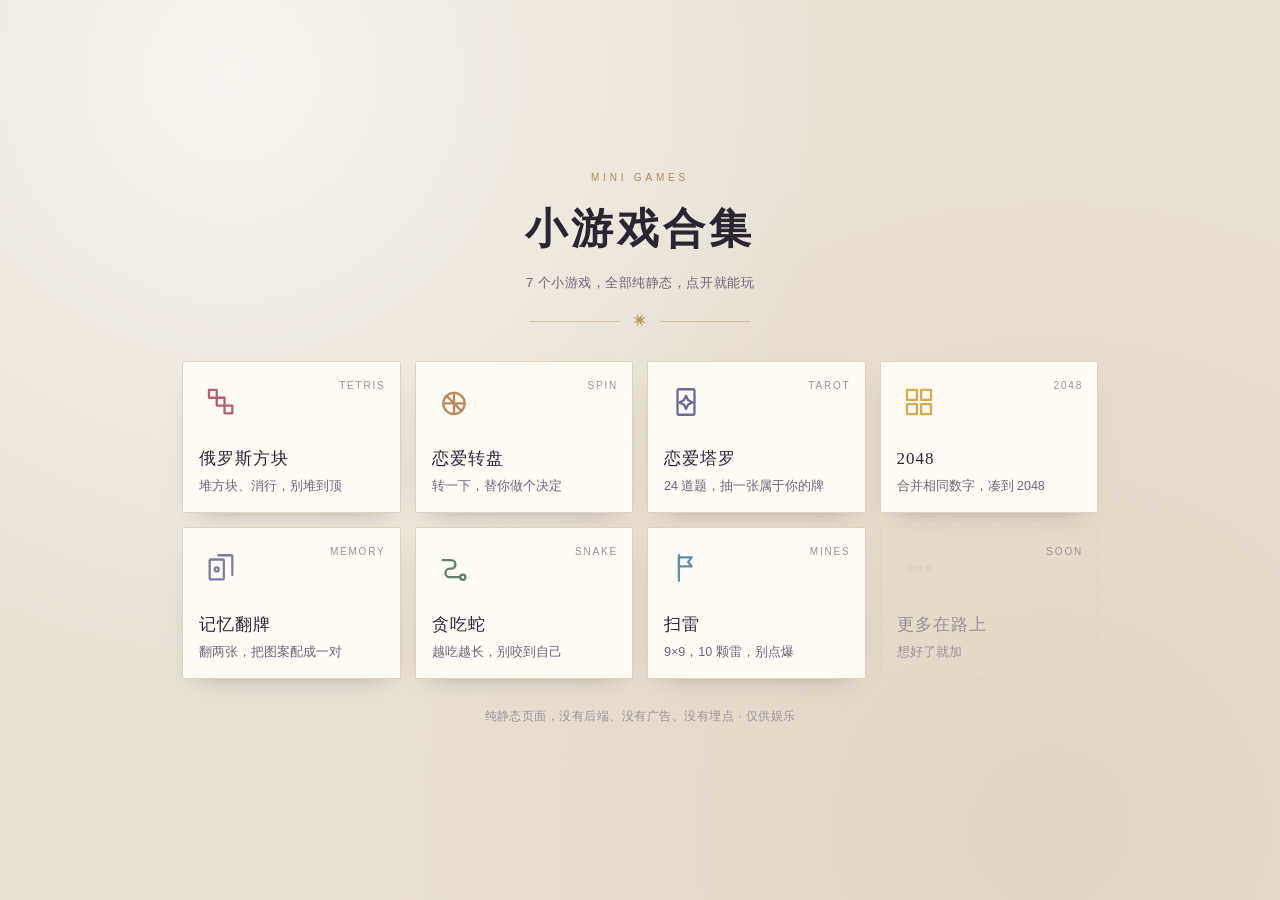
==== index.html @ 41f7830e "小游戏合集：7 个小游戏 + 首页（单次提交，历史已重置）" ====
<!DOCTYPE html>
<html lang="zh-CN">
<head>
<meta charset="UTF-8">
<meta name="viewport" content="width=device-width, initial-scale=1, viewport-fit=cover">
<meta name="theme-color" content="#F7F1E7">
<title>小游戏合集</title>
<meta name="description" content="7 个纯静态网页小游戏：俄罗斯方块、恋爱转盘、恋爱塔罗、2048、记忆翻牌、贪吃蛇、扫雷。">
<meta property="og:type" content="website">
<meta property="og:title" content="小游戏合集">
<meta property="og:description" content="7 个纯静态网页小游戏，点开就能玩。">
<meta property="og:image" content="https://zhanjhe.github.io/joke-love-tarot/assets/og.png">
<meta name="twitter:card" content="summary_large_image">
<link rel="icon" href="data:image/svg+xml,%3Csvg xmlns='http://www.w3.org/2000/svg' viewBox='0 0 32 32'%3E%3Crect width='32' height='32' fill='%232B2533'/%3E%3Cpath d='M16 6l3 7 7 3-7 3-3 7-3-7-7-3 7-3z' fill='%23C9A96A'/%3E%3C/svg%3E">
<link rel="apple-touch-icon" href="assets/icon-180.png">
<link rel="stylesheet" href="assets/css/site.css">
<script>
/* 老的塔罗分享链接是根路径加 ?r=牌面，转发到新地址，别让旧链接失效 */
(function () {
  var r = new URLSearchParams(location.search).get("r");
  if (r) location.replace("tarot/index.html?r=" + encodeURIComponent(r));
})();
</script>
</head>
<body>

<div class="page page--home">

  <header class="home-top">
    <div class="home-kicker">MINI GAMES</div>
    <h1 class="home-title">小游戏合集</h1>
    <p class="home-sub">7 个小游戏，全部纯静态，点开就能玩</p>
    <div class="home-rule"><span>✷</span></div>
  </header>

  <main class="grid">

    <a class="card" href="tetris/index.html" style="--i:0; --accent:#B4626B">
      <span class="card-tag">TETRIS</span>
      <span class="card-icon">
        <svg viewBox="0 0 24 24" fill="none" stroke="currentColor" stroke-width="1.6" stroke-linecap="round" stroke-linejoin="round">
          <rect x="3.5" y="3.5" width="5.5" height="5.5"/><rect x="9" y="9" width="5.5" height="5.5"/><rect x="14.5" y="14.5" width="5.5" height="5.5"/>
        </svg>
      </span>
      <span class="card-name">俄罗斯方块</span>
      <span class="card-desc">堆方块、消行，别堆到顶</span>
    </a>

    <a class="card" href="wheel/index.html" style="--i:1; --accent:#B98A5E">
      <span class="card-tag">SPIN</span>
      <span class="card-icon">
        <svg viewBox="0 0 24 24" fill="none" stroke="currentColor" stroke-width="1.6" stroke-linecap="round" stroke-linejoin="round">
          <circle cx="12" cy="13" r="7.5"/><path d="M12 5.5v15M4.5 13h15M6.7 7.7l10.6 10.6"/>
        </svg>
      </span>
      <span class="card-name">恋爱转盘</span>
      <span class="card-desc">转一下，替你做个决定</span>
    </a>

    <a class="card" href="tarot/index.html" style="--i:2; --accent:#6C6795">
      <span class="card-tag">TAROT</span>
      <span class="card-icon">
        <svg viewBox="0 0 24 24" fill="none" stroke="currentColor" stroke-width="1.6" stroke-linecap="round" stroke-linejoin="round">
          <rect x="6" y="3" width="12" height="18" rx="1"/><path d="M12 7.6l1.5 3.2 3.2 1.5-3.2 1.5-1.5 3.2-1.5-3.2-3.2-1.5 3.2-1.5z"/>
        </svg>
      </span>
      <span class="card-name">恋爱塔罗</span>
      <span class="card-desc">24 道题，抽一张属于你的牌</span>
    </a>

    <a class="card" href="2048/index.html" style="--i:3; --accent:#D9A94E">
      <span class="card-tag">2048</span>
      <span class="card-icon">
        <svg viewBox="0 0 24 24" fill="none" stroke="currentColor" stroke-width="1.6" stroke-linecap="round" stroke-linejoin="round">
          <rect x="3.5" y="3.5" width="7" height="7"/><rect x="13.5" y="3.5" width="7" height="7"/>
          <rect x="3.5" y="13.5" width="7" height="7"/><rect x="13.5" y="13.5" width="7" height="7"/>
        </svg>
      </span>
      <span class="card-name">2048</span>
      <span class="card-desc">合并相同数字，凑到 2048</span>
    </a>

    <a class="card" href="memory/index.html" style="--i:4; --accent:#7E7BA6">
      <span class="card-tag">MEMORY</span>
      <span class="card-icon">
        <svg viewBox="0 0 24 24" fill="none" stroke="currentColor" stroke-width="1.6" stroke-linecap="round" stroke-linejoin="round">
          <rect x="4" y="6" width="10" height="14" rx="1"/><path d="M10 3h9a1 1 0 0 1 1 1v13"/><circle cx="9" cy="13" r="1.4"/>
        </svg>
      </span>
      <span class="card-name">记忆翻牌</span>
      <span class="card-desc">翻两张，把图案配成一对</span>
    </a>

    <a class="card" href="snake/index.html" style="--i:5; --accent:#5D7F6A">
      <span class="card-tag">SNAKE</span>
      <span class="card-icon">
        <svg viewBox="0 0 24 24" fill="none" stroke="currentColor" stroke-width="1.6" stroke-linecap="round" stroke-linejoin="round">
          <path d="M4 6.5h6a3 3 0 0 1 0 6H9a3 3 0 0 0 0 6h7"/><circle cx="18.2" cy="18.5" r="1.8"/>
        </svg>
      </span>
      <span class="card-name">贪吃蛇</span>
      <span class="card-desc">越吃越长，别咬到自己</span>
    </a>

    <a class="card" href="minesweeper/index.html" style="--i:6; --accent:#5F8FA8">
      <span class="card-tag">MINES</span>
      <span class="card-icon">
        <svg viewBox="0 0 24 24" fill="none" stroke="currentColor" stroke-width="1.6" stroke-linecap="round" stroke-linejoin="round">
          <path d="M7 3v18"/><path d="M7 4.5h9l-2.5 3.2 2.5 3.2H7z"/>
        </svg>
      </span>
      <span class="card-name">扫雷</span>
      <span class="card-desc">9×9，10 颗雷，别点爆</span>
    </a>

    <div class="card card--soon" style="--i:7" aria-disabled="true">
      <span class="card-tag">SOON</span>
      <span class="card-icon">
        <svg viewBox="0 0 24 24" fill="none" stroke="currentColor" stroke-width="1.6" stroke-linecap="round" stroke-linejoin="round">
          <circle cx="6" cy="12" r="1.4"/><circle cx="12" cy="12" r="1.4"/><circle cx="18" cy="12" r="1.4"/>
        </svg>
      </span>
      <span class="card-name">更多在路上</span>
      <span class="card-desc">想好了就加</span>
    </div>

  </main>

  <footer class="home-foot">
    纯静态页面，没有后端、没有广告、没有埋点 · 仅供娱乐
  </footer>

</div>

</body>
</html>
---- assets/css/site.css ----
/* 小游戏合集 · 站点公共样式
 * 首页、关于、以及各游戏页的外壳都用这一份。
 * 每个游戏页只内联自己的棋盘样式，并用 :root{--accent:...} 指定自己的主题色。
 */

:root {
  --paper: #F7F1E7;
  --paper-2: #EFE6D7;
  --card: #FFFCF6;
  --ink: #2B2533;
  --ink-2: #6E6577;
  --ink-3: #9A9199;
  --line: #DFD3BF;
  --line-2: #E8DECD;
  --gold: #B08D57;
  --accent: #B08D57;
  --accent-soft: rgba(176, 141, 87, .14);
  --shadow: 0 10px 24px -18px rgba(43, 37, 51, .55);
  --sat: env(safe-area-inset-top, 0px);
  --sab: env(safe-area-inset-bottom, 0px);
  --serif: "Songti SC", "Noto Serif SC", "Source Han Serif SC", Georgia, serif;
}

* { margin: 0; padding: 0; box-sizing: border-box; -webkit-tap-highlight-color: transparent; }

html, body { min-height: 100%; }

body {
  background: #E9E1D4;
  background-image:
    radial-gradient(circle at 18% 8%, rgba(255, 255, 255, .6), transparent 46%),
    radial-gradient(circle at 82% 92%, rgba(176, 141, 87, .12), transparent 52%);
  color: var(--ink);
  font-family: -apple-system, BlinkMacSystemFont, "PingFang SC", "Hiragino Sans GB", "Microsoft YaHei", sans-serif;
  line-height: 1.6;
  -webkit-font-smoothing: antialiased;
  display: flex;
  justify-content: center;
}

a, button { -webkit-tap-highlight-color: transparent; }

:focus-visible {
  outline: 2px solid var(--accent);
  outline-offset: 3px;
  border-radius: 2px;
}

.page {
  width: 100%;
  max-width: 960px;
  padding: calc(30px + var(--sat)) 22px calc(34px + var(--sab));
}

/* ---------------- 首页 ---------------- */

.page--home {
  min-height: 100vh;
  min-height: 100dvh;
  display: flex;
  flex-direction: column;
  justify-content: center;
}

.home-top {
  text-align: center;
  margin-bottom: 30px;
}

.home-kicker {
  font-size: 10px;
  letter-spacing: .38em;
  color: var(--gold);
  text-transform: uppercase;
}

.home-title {
  font-family: var(--serif);
  font-size: clamp(30px, 6vw, 42px);
  font-weight: 600;
  letter-spacing: .1em;
  margin-top: 10px;
}

.home-sub {
  font-size: 13px;
  color: var(--ink-2);
  margin-top: 10px;
  letter-spacing: .04em;
}

.home-rule {
  display: flex;
  align-items: center;
  justify-content: center;
  gap: 14px;
  color: var(--gold);
  margin-top: 18px;
  font-size: 12px;
}
.home-rule::before,
.home-rule::after {
  content: "";
  width: 90px;
  height: 1px;
  background: currentColor;
  opacity: .4;
}

.grid {
  display: grid;
  grid-template-columns: repeat(4, 1fr);
  gap: 14px;
  grid-auto-rows: 1fr;
}

@media (max-width: 860px) {
  .grid { grid-template-columns: repeat(2, 1fr); gap: 12px; }
}

.card {
  position: relative;
  display: flex;
  flex-direction: column;
  align-items: flex-start;
  gap: 4px;
  min-height: 152px;
  padding: 18px 16px 16px;
  background: var(--card);
  border: 1px solid var(--line);
  border-radius: 2px;
  color: inherit;
  text-decoration: none;
  box-shadow: var(--shadow);
  transition: border-color .22s ease, transform .22s cubic-bezier(.16, 1, .3, 1), box-shadow .22s ease;
  animation: card-in .5s cubic-bezier(.16, 1, .3, 1) both;
  animation-delay: calc(var(--i, 0) * 45ms);
}

@keyframes card-in {
  from { opacity: 0; transform: translateY(10px); }
  to { opacity: 1; transform: none; }
}

.card:hover {
  border-color: var(--accent);
  transform: translateY(-3px);
  box-shadow: 0 16px 30px -20px rgba(43, 37, 51, .6);
}

.card:active { transform: translateY(-1px) scale(.995); }

.card-icon {
  display: flex;
  align-items: center;
  justify-content: center;
  width: 44px;
  height: 44px;
  color: var(--accent);
  margin-bottom: 6px;
  transition: transform .22s cubic-bezier(.16, 1, .3, 1);
}
.card-icon svg { width: 34px; height: 34px; }
.card:hover .card-icon { transform: scale(1.06); }

.card-name {
  font-family: var(--serif);
  font-size: 17px;
  letter-spacing: .06em;
  color: var(--ink);
  margin-top: auto;
}

.card-desc {
  font-size: 12.5px;
  line-height: 1.55;
  color: var(--ink-2);
}

.card-tag {
  position: absolute;
  top: 16px;
  right: 14px;
  font-size: 10px;
  letter-spacing: .18em;
  color: var(--ink-3);
}

/* 还没做的卡片，占住网格位置 */
.card--soon {
  border-style: dashed;
  background: transparent;
  box-shadow: none;
  cursor: default;
  animation-delay: calc(var(--i, 0) * 45ms);
}
.card--soon:hover { transform: none; border-color: var(--line); box-shadow: none; }
.card--soon .card-icon { color: var(--line); }
.card--soon .card-name { color: var(--ink-3); }
.card--soon .card-desc { color: var(--ink-3); }

.home-foot {
  margin-top: 28px;
  text-align: center;
  font-size: 12px;
  color: var(--ink-3);
  letter-spacing: .04em;
}
.home-foot a { color: var(--ink-2); text-decoration: none; border-bottom: 1px solid var(--line); }
.home-foot a:hover { color: var(--accent); border-color: var(--accent); }

/* ---------------- 游戏页外壳 ---------------- */

.page--game {
  max-width: 560px;
  display: flex;
  flex-direction: column;
  min-height: 100vh;
  min-height: 100dvh;
  padding-bottom: calc(24px + var(--sab));
}

.game-top {
  position: relative;
  display: flex;
  align-items: center;
  justify-content: center;
  min-height: 34px;
  padding-bottom: 12px;
  margin-bottom: 14px;
  border-bottom: 1px solid var(--line);
}

.back {
  position: absolute;
  left: 0;
  top: 0;
  font-size: 12.5px;
  color: var(--ink-2);
  text-decoration: none;
  padding: 7px 10px 7px 0;
  letter-spacing: .04em;
}
.back:hover { color: var(--accent); }

.game-title {
  font-family: var(--serif);
  font-size: 19px;
  letter-spacing: .12em;
}

.game-tag {
  position: absolute;
  right: 0;
  top: 4px;
  font-size: 10px;
  letter-spacing: .18em;
  color: var(--ink-3);
}

.game-main {
  flex: 1;
  display: flex;
  flex-direction: column;
  align-items: center;
  justify-content: center;
  gap: 16px;
  min-height: 0;
}

.game-tip {
  margin-top: 18px;
  font-size: 12.5px;
  line-height: 1.8;
  color: var(--ink-2);
  text-align: center;
}

/* 计分牌：放在游戏区上方 */
.hud {
  display: flex;
  align-items: baseline;
  gap: 18px;
  margin-bottom: 16px;
  font-size: 12px;
  color: var(--ink-2);
  letter-spacing: .06em;
}
.hud b {
  font-family: var(--serif);
  font-variant-numeric: tabular-nums;
  color: var(--accent);
  font-weight: 600;
  font-size: 20px;
  margin-left: 6px;
  line-height: 1;
}
.hud .btn { margin-left: auto; align-self: center; }

/* 游戏台面：把画布 / 棋盘装进一块纸面板 */
.stage {
  position: relative;
  display: flex;
  align-items: center;
  justify-content: center;
  padding: 10px;
  background: var(--card);
  border: 1px solid var(--line);
  border-radius: 2px;
  box-shadow: 0 12px 26px -22px rgba(43, 37, 51, .8), inset 0 0 0 1px rgba(255, 255, 255, .6);
}

/* 按钮 */

.btn {
  appearance: none;
  display: inline-flex;
  align-items: center;
  justify-content: center;
  min-height: 44px;
  border: 1px solid var(--accent);
  background: var(--accent);
  color: var(--paper);
  font-family: inherit;
  font-size: 14px;
  letter-spacing: .1em;
  padding: 0 24px;
  border-radius: 1px;
  cursor: pointer;
  transition: transform .16s ease, opacity .16s ease, filter .16s ease;
}
.btn:hover { filter: brightness(1.06); }
.btn:active { transform: scale(.97); }
.btn.ghost { background: transparent; color: var(--accent); }
.btn:disabled { opacity: .35; pointer-events: none; }

.btn-sm {
  min-height: 36px;
  font-size: 12px;
  padding: 0 14px;
  letter-spacing: .08em;
}

/* 结束遮罩 */

.overlay {
  position: absolute;
  inset: -11px;
  display: none;
  align-items: center;
  justify-content: center;
  background: rgba(247, 241, 231, .9);
  backdrop-filter: blur(2px);
  z-index: 5;
  border-radius: 2px;
}
.overlay.show { display: flex; animation: fade-in .25s ease both; }

@keyframes fade-in { from { opacity: 0; } to { opacity: 1; } }

.overlay-card {
  text-align: center;
  padding: 22px 26px;
  animation: pop-in .32s cubic-bezier(.16, 1, .3, 1) both;
}

@keyframes pop-in {
  from { opacity: 0; transform: scale(.94); }
  to { opacity: 1; transform: none; }
}

.overlay-title {
  font-family: var(--serif);
  font-size: 24px;
  letter-spacing: .1em;
  margin-bottom: 8px;
  padding-bottom: 10px;
  position: relative;
}
.overlay-title::after {
  content: "";
  position: absolute;
  left: 50%;
  bottom: 0;
  width: 36px;
  height: 2px;
  background: var(--accent);
  transform: translateX(-50%);
}
.overlay-text {
  font-size: 13px;
  color: var(--ink-2);
  margin: 10px 0 18px;
}

/* 触屏方向键 */

.pad {
  display: grid;
  gap: 10px;
  width: 100%;
  max-width: 288px;
}
.pad-3 { grid-template-columns: repeat(3, 1fr); }
.pad-4 { grid-template-columns: repeat(4, 1fr); }

.pad button {
  appearance: none;
  font-family: inherit;
  font-size: 17px;
  color: var(--ink);
  background: var(--card);
  border: 1px solid #D6C7AE;
  border-radius: 2px;
  min-height: 48px;
  padding: 0;
  cursor: pointer;
  user-select: none;
  touch-action: manipulation;
  transition: background .12s ease, border-color .12s ease;
}
.pad button:hover { border-color: var(--accent); color: var(--accent); }
.pad button:active { background: var(--accent-soft); border-color: var(--accent); }
.pad .spacer { visibility: hidden; }

/* ---------------- 关于 ---------------- */

.prose {
  max-width: 620px;
  margin: 0 auto;
  font-size: 14px;
  line-height: 1.95;
  color: var(--ink);
}
.prose h2 {
  font-family: var(--serif);
  font-size: 17px;
  letter-spacing: .08em;
  margin: 26px 0 10px;
  font-weight: 600;
}
.prose p { margin-bottom: 10px; color: var(--ink-2); }
.prose ul { margin: 0 0 10px 1.2em; color: var(--ink-2); }
.prose li { margin-bottom: 4px; }
.prose a { color: var(--ink); text-decoration: none; border-bottom: 1px solid var(--line); }
.prose a:hover { color: var(--accent); border-color: var(--accent); }
.prose code {
  font-family: ui-monospace, Menlo, Consolas, monospace;
  font-size: 12.5px;
  background: var(--paper-2);
  padding: 1px 5px;
  border-radius: 2px;
}

/* 暂时停用的页面 */
.closed {
  flex: 1;
  display: flex;
  flex-direction: column;
  align-items: center;
  justify-content: center;
  text-align: center;
  gap: 10px;
}
.closed-title {
  font-family: var(--serif);
  font-size: 22px;
  letter-spacing: .1em;
}
.closed-text {
  font-size: 13px;
  color: var(--ink-2);
  max-width: 20em;
  line-height: 1.8;
}

@media (prefers-reduced-motion: reduce) {
  *, *::before, *::after {
    transition-duration: .01ms !important;
    animation-duration: .01ms !important;
    animation-delay: 0ms !important;
  }
}
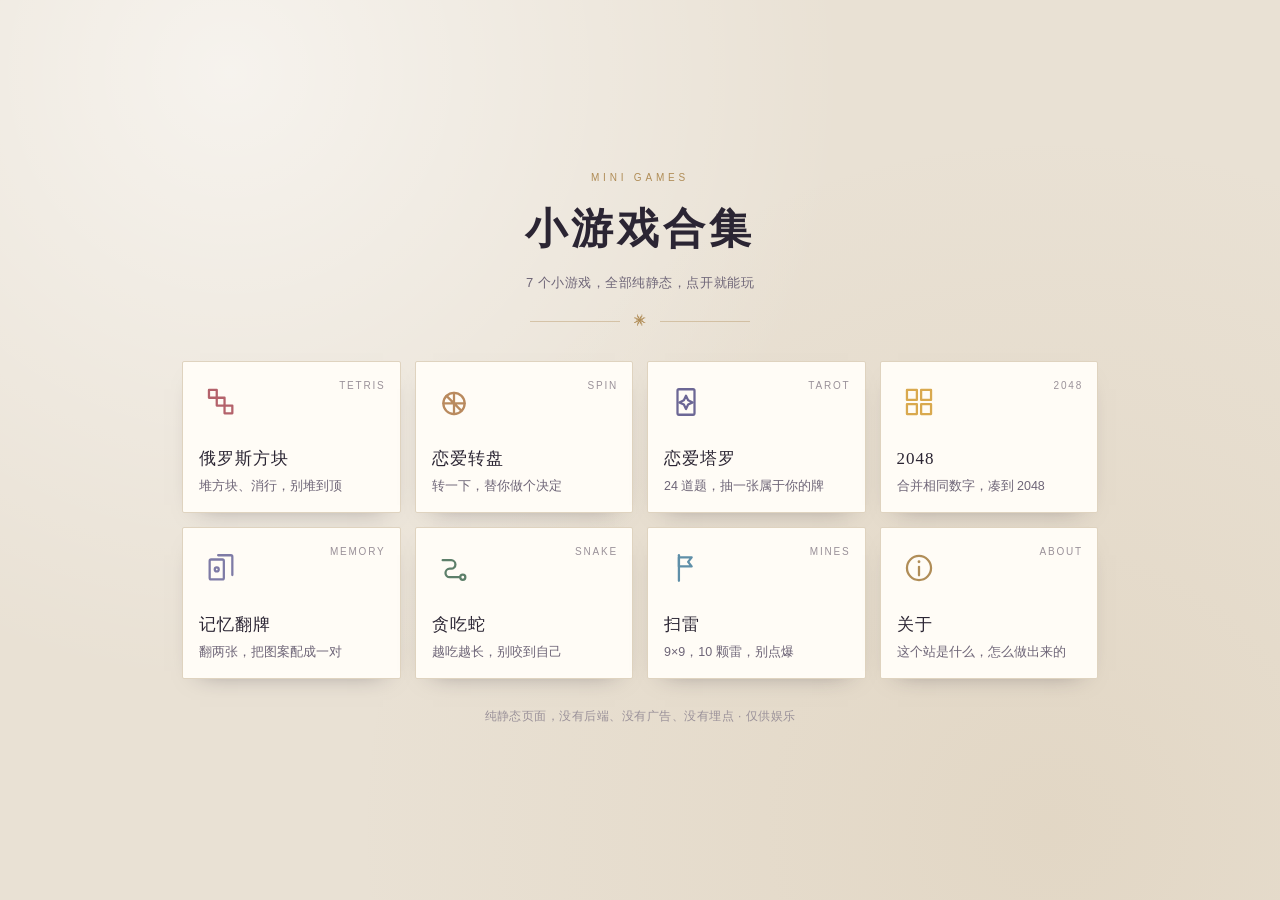
==== commit b721b165: "feat: 关于页恢复并换上新的赞赏码；补作业提交材料" ====
--- a/index.html
+++ b/index.html
@@ -113,16 +113,16 @@
       <span class="card-desc">9×9，10 颗雷，别点爆</span>
     </a>
 
-    <div class="card card--soon" style="--i:7" aria-disabled="true">
-      <span class="card-tag">SOON</span>
+    <a class="card" href="about/index.html" style="--i:7; --accent:#B08D57">
+      <span class="card-tag">ABOUT</span>
       <span class="card-icon">
         <svg viewBox="0 0 24 24" fill="none" stroke="currentColor" stroke-width="1.6" stroke-linecap="round" stroke-linejoin="round">
-          <circle cx="6" cy="12" r="1.4"/><circle cx="12" cy="12" r="1.4"/><circle cx="18" cy="12" r="1.4"/>
+          <circle cx="12" cy="12" r="8.5"/><path d="M12 11.2v6"/><circle cx="12" cy="7.6" r="1" fill="currentColor" stroke="none"/>
         </svg>
       </span>
-      <span class="card-name">更多在路上</span>
-      <span class="card-desc">想好了就加</span>
-    </div>
+      <span class="card-name">关于</span>
+      <span class="card-desc">这个站是什么，怎么做出来的</span>
+    </a>
 
   </main>
 
--- a/assets/css/site.css
+++ b/assets/css/site.css
@@ -474,6 +474,35 @@
   line-height: 1.8;
 }
 
+/* 赞赏码 */
+.donate {
+  margin-top: 34px;
+  padding-top: 26px;
+  border-top: 1px dashed var(--line);
+  text-align: center;
+}
+.donate-label {
+  font-size: 12px;
+  letter-spacing: .18em;
+  color: var(--ink-2);
+}
+.donate-qr {
+  display: block;
+  width: 160px;
+  height: auto;
+  margin: 14px auto 0;
+  padding: 8px;
+  background: #fff;
+  border: 1px solid var(--line);
+  border-radius: 2px;
+}
+.donate-note {
+  margin-top: 12px;
+  font-size: 12px;
+  color: var(--gold);
+  letter-spacing: .04em;
+}
+
 @media (prefers-reduced-motion: reduce) {
   *, *::before, *::after {
     transition-duration: .01ms !important;
